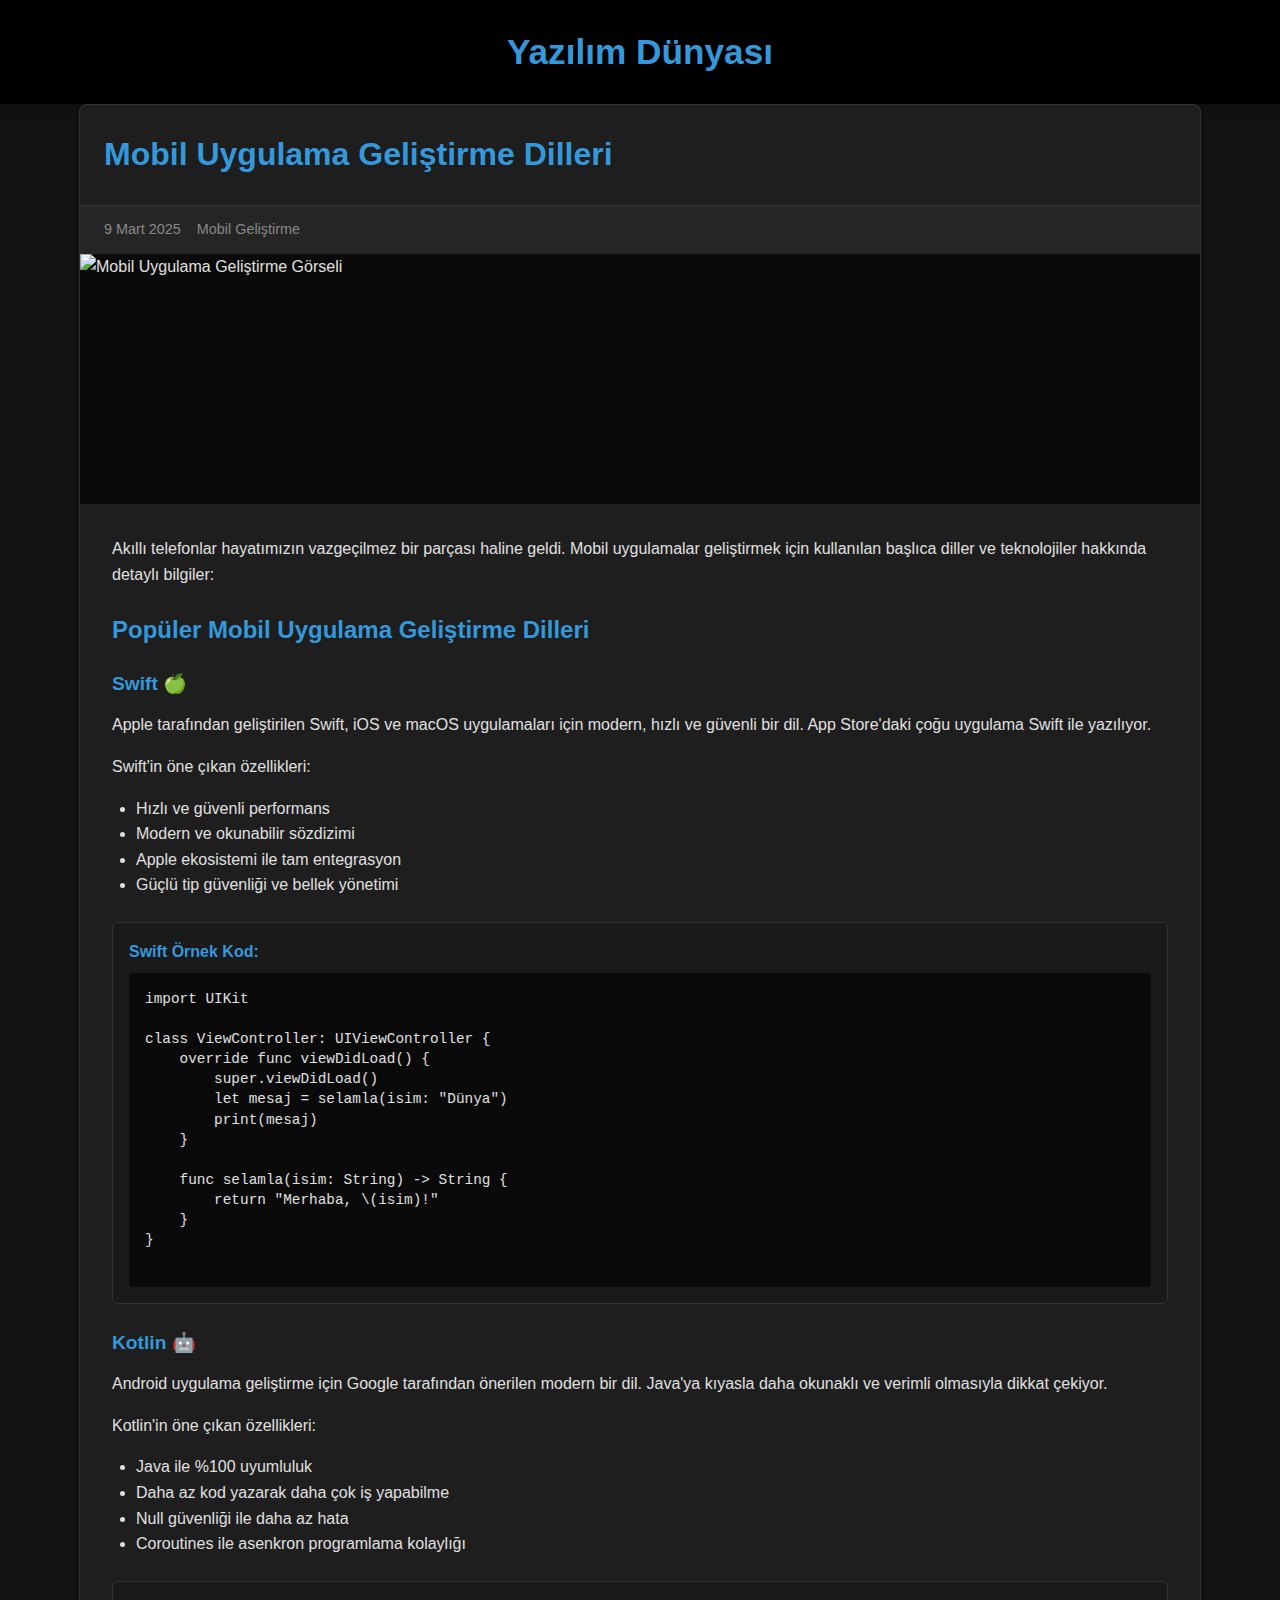
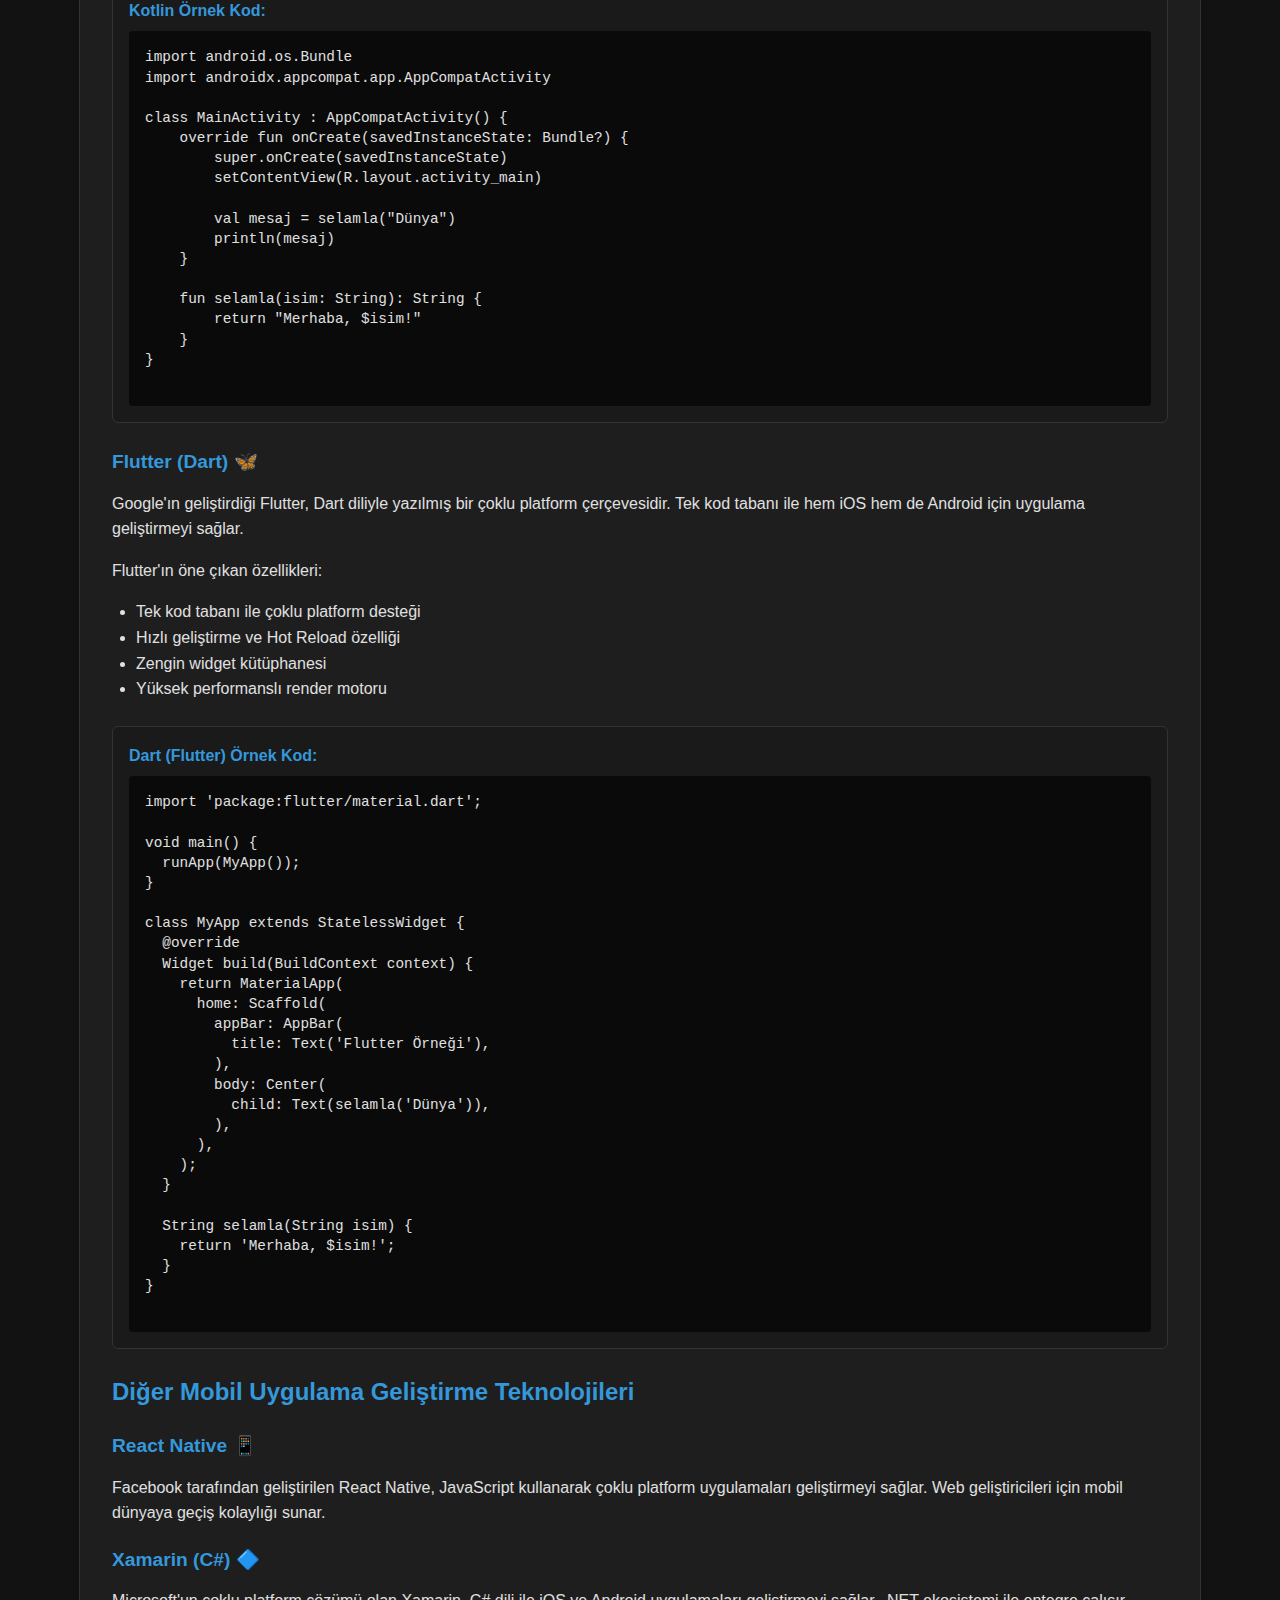
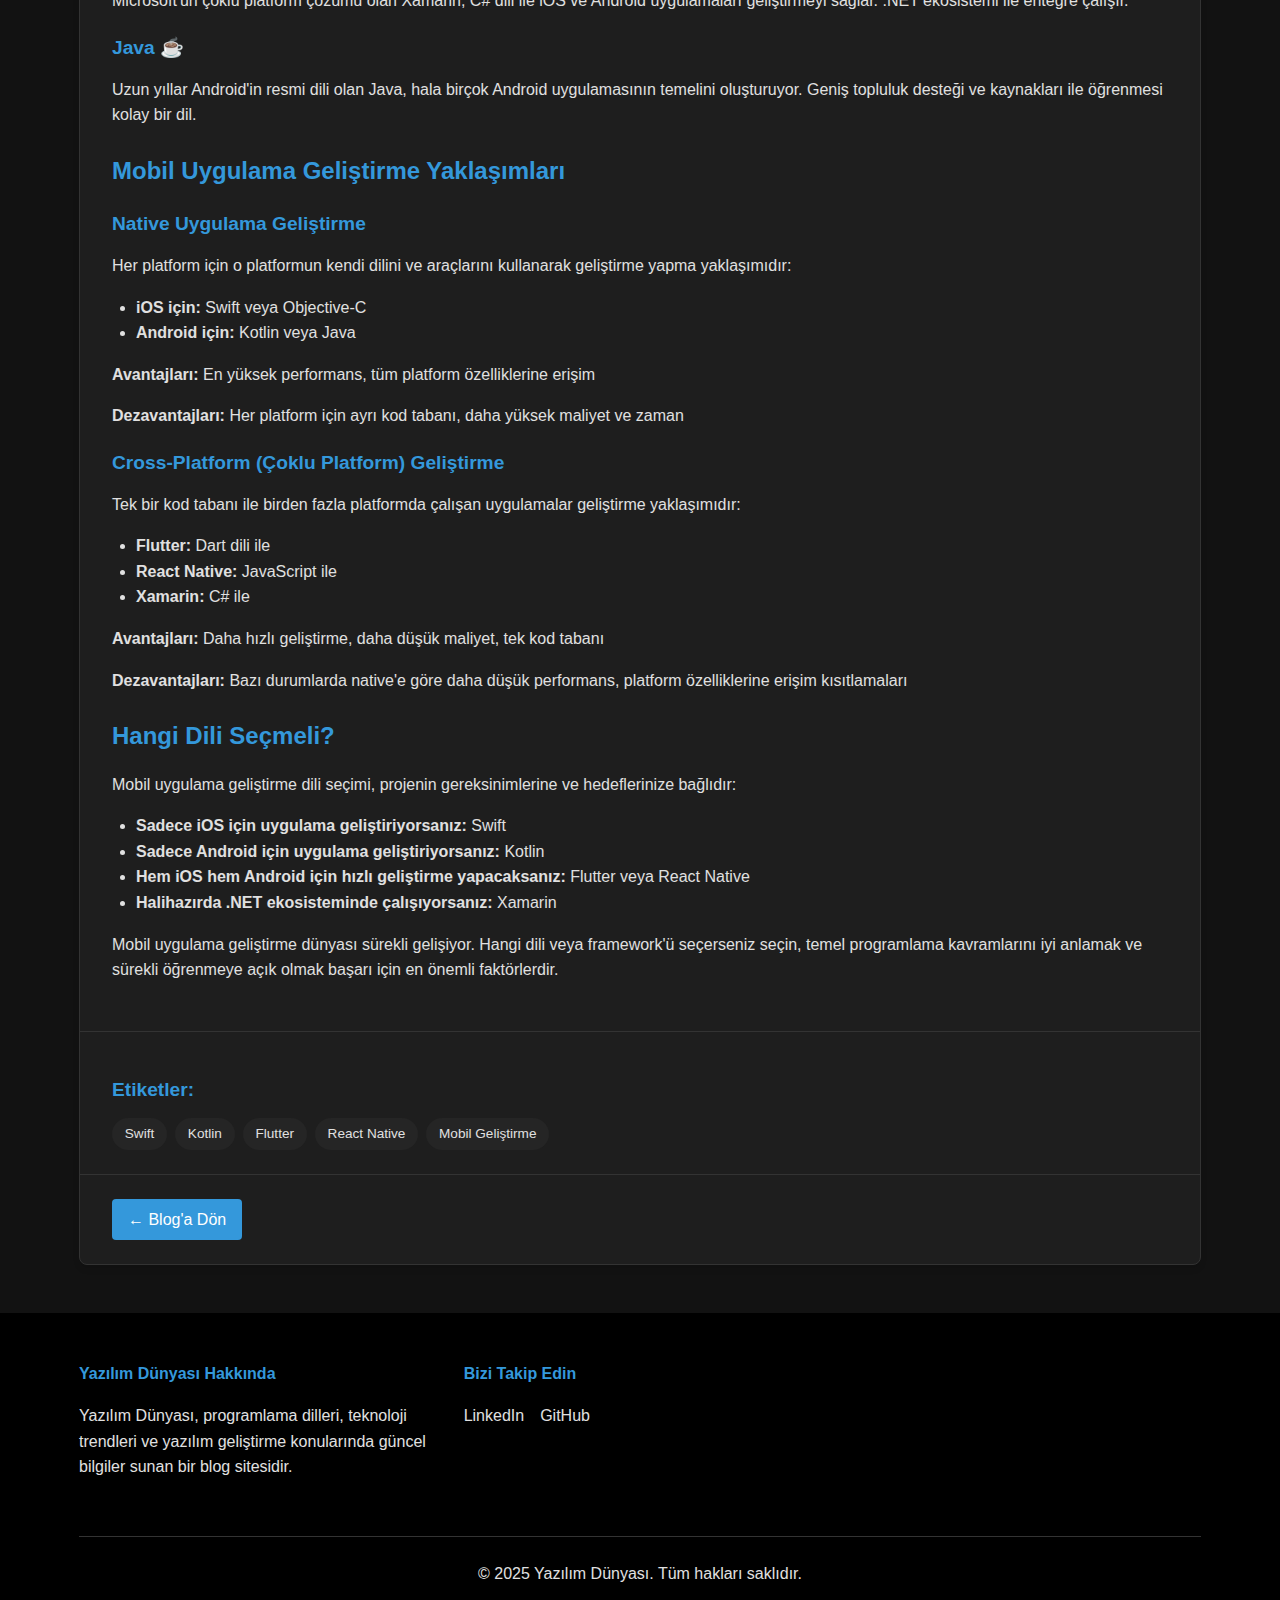
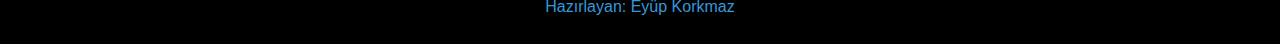
==== mobil-diller.html @ b91ccb4e "Add files via upload" ====
<!DOCTYPE html>
<html lang="tr">
<head>
    <meta charset="UTF-8">
    <meta name="viewport" content="width=device-width, initial-scale=1.0">
    <title>Mobil Uygulama Geliştirme Dilleri | Yazılım Dünyası</title>
    <link rel="stylesheet" href="style.css">
    <link rel="icon" href="imeges/yazılım_dunyası_logo-removebg-preview.png" type="image/x-icon">
</head>
<body>
    <header>
        <div class="container">
            <h1>Yazılım Dünyası</h1>
        </div>
    </header>

    <main class="container">
        <article class="single-post">
            <h2>Mobil Uygulama Geliştirme Dilleri</h2>
            <div class="post-meta">
                <span class="date">9 Mart 2025</span>
                
                <span class="category">Mobil Geliştirme</span>
            </div>
            
            <div class="post-image">
                <img src="imeges/mobil.jpeg" alt="Mobil Uygulama Geliştirme Görseli">
            </div>
            
            <div class="post-content">
                <p>Akıllı telefonlar hayatımızın vazgeçilmez bir parçası haline geldi. Mobil uygulamalar geliştirmek için kullanılan başlıca diller ve teknolojiler hakkında detaylı bilgiler:</p>
                
                <h3>Popüler Mobil Uygulama Geliştirme Dilleri</h3>
                
                <h4>Swift 🍏</h4>
                <p>Apple tarafından geliştirilen Swift, iOS ve macOS uygulamaları için modern, hızlı ve güvenli bir dil. App Store'daki çoğu uygulama Swift ile yazılıyor.</p>
                
                <p>Swift'in öne çıkan özellikleri:</p>
                <ul>
                    <li>Hızlı ve güvenli performans</li>
                    <li>Modern ve okunabilir sözdizimi</li>
                    <li>Apple ekosistemi ile tam entegrasyon</li>
                    <li>Güçlü tip güvenliği ve bellek yönetimi</li>
                </ul>
                
                <div class="code-example">
                    <h5>Swift Örnek Kod:</h5>
                    <pre>
import UIKit

class ViewController: UIViewController {
    override func viewDidLoad() {
        super.viewDidLoad()
        let mesaj = selamla(isim: "Dünya")
        print(mesaj)
    }
    
    func selamla(isim: String) -> String {
        return "Merhaba, \(isim)!"
    }
}
                    </pre>
                </div>
                
                <h4>Kotlin 🤖</h4>
                <p>Android uygulama geliştirme için Google tarafından önerilen modern bir dil. Java'ya kıyasla daha okunaklı ve verimli olmasıyla dikkat çekiyor.</p>
                
                <p>Kotlin'in öne çıkan özellikleri:</p>
                <ul>
                    <li>Java ile %100 uyumluluk</li>
                    <li>Daha az kod yazarak daha çok iş yapabilme</li>
                    <li>Null güvenliği ile daha az hata</li>
                    <li>Coroutines ile asenkron programlama kolaylığı</li>
                </ul>
                
                <div class="code-example">
                    <h5>Kotlin Örnek Kod:</h5>
                    <pre>
import android.os.Bundle
import androidx.appcompat.app.AppCompatActivity

class MainActivity : AppCompatActivity() {
    override fun onCreate(savedInstanceState: Bundle?) {
        super.onCreate(savedInstanceState)
        setContentView(R.layout.activity_main)
        
        val mesaj = selamla("Dünya")
        println(mesaj)
    }
    
    fun selamla(isim: String): String {
        return "Merhaba, $isim!"
    }
}
                    </pre>
                </div>
                
                <h4>Flutter (Dart) 🦋</h4>
                <p>Google'ın geliştirdiği Flutter, Dart diliyle yazılmış bir çoklu platform çerçevesidir. Tek kod tabanı ile hem iOS hem de Android için uygulama geliştirmeyi sağlar.</p>
                
                <p>Flutter'ın öne çıkan özellikleri:</p>
                <ul>
                    <li>Tek kod tabanı ile çoklu platform desteği</li>
                    <li>Hızlı geliştirme ve Hot Reload özelliği</li>
                    <li>Zengin widget kütüphanesi</li>
                    <li>Yüksek performanslı render motoru</li>
                </ul>
                
                <div class="code-example">
                    <h5>Dart (Flutter) Örnek Kod:</h5>
                    <pre>
import 'package:flutter/material.dart';

void main() {
  runApp(MyApp());
}

class MyApp extends StatelessWidget {
  @override
  Widget build(BuildContext context) {
    return MaterialApp(
      home: Scaffold(
        appBar: AppBar(
          title: Text('Flutter Örneği'),
        ),
        body: Center(
          child: Text(selamla('Dünya')),
        ),
      ),
    );
  }
  
  String selamla(String isim) {
    return 'Merhaba, $isim!';
  }
}
                    </pre>
                </div>
                
                <h3>Diğer Mobil Uygulama Geliştirme Teknolojileri</h3>
                
                <h4>React Native 📱</h4>
                <p>Facebook tarafından geliştirilen React Native, JavaScript kullanarak çoklu platform uygulamaları geliştirmeyi sağlar. Web geliştiricileri için mobil dünyaya geçiş kolaylığı sunar.</p>
                
                <h4>Xamarin (C#) 🔷</h4>
                <p>Microsoft'un çoklu platform çözümü olan Xamarin, C# dili ile iOS ve Android uygulamaları geliştirmeyi sağlar. .NET ekosistemi ile entegre çalışır.</p>
                
                <h4>Java ☕</h4>
                <p>Uzun yıllar Android'in resmi dili olan Java, hala birçok Android uygulamasının temelini oluşturuyor. Geniş topluluk desteği ve kaynakları ile öğrenmesi kolay bir dil.</p>
                
                <h3>Mobil Uygulama Geliştirme Yaklaşımları</h3>
                
                <h4>Native Uygulama Geliştirme</h4>
                <p>Her platform için o platformun kendi dilini ve araçlarını kullanarak geliştirme yapma yaklaşımıdır:</p>
                <ul>
                    <li><strong>iOS için:</strong> Swift veya Objective-C</li>
                    <li><strong>Android için:</strong> Kotlin veya Java</li>
                </ul>
                <p><strong>Avantajları:</strong> En yüksek performans, tüm platform özelliklerine erişim</p>
                <p><strong>Dezavantajları:</strong> Her platform için ayrı kod tabanı, daha yüksek maliyet ve zaman</p>
                
                <h4>Cross-Platform (Çoklu Platform) Geliştirme</h4>
                <p>Tek bir kod tabanı ile birden fazla platformda çalışan uygulamalar geliştirme yaklaşımıdır:</p>
                <ul>
                    <li><strong>Flutter:</strong> Dart dili ile</li>
                    <li><strong>React Native:</strong> JavaScript ile</li>
                    <li><strong>Xamarin:</strong> C# ile</li>
                </ul>
                <p><strong>Avantajları:</strong> Daha hızlı geliştirme, daha düşük maliyet, tek kod tabanı</p>
                <p><strong>Dezavantajları:</strong> Bazı durumlarda native'e göre daha düşük performans, platform özelliklerine erişim kısıtlamaları</p>
                
                <h3>Hangi Dili Seçmeli?</h3>
                <p>Mobil uygulama geliştirme dili seçimi, projenin gereksinimlerine ve hedeflerinize bağlıdır:</p>
                
                <ul>
                    <li><strong>Sadece iOS için uygulama geliştiriyorsanız:</strong> Swift</li>
                    <li><strong>Sadece Android için uygulama geliştiriyorsanız:</strong> Kotlin</li>
                    <li><strong>Hem iOS hem Android için hızlı geliştirme yapacaksanız:</strong> Flutter veya React Native</li>
                    <li><strong>Halihazırda .NET ekosisteminde çalışıyorsanız:</strong> Xamarin</li>
                </ul>
                
                <p>Mobil uygulama geliştirme dünyası sürekli gelişiyor. Hangi dili veya framework'ü seçerseniz seçin, temel programlama kavramlarını iyi anlamak ve sürekli öğrenmeye açık olmak başarı için en önemli faktörlerdir.</p>
            </div>
            
            <div class="post-tags">
                <h4>Etiketler:</h4>
                <div class="tag-cloud">
                    <a href="mobil-uygulama.html" class="tag">Swift</a>
                    <a href="mobil-uygulama.html" class="tag">Kotlin</a>
                    <a href="mobil-uygulama.html" class="tag">Flutter</a>
                    <a href="mobil-uygulama.html" class="tag">React Native</a>
                    <a href="mobil-uygulama.html" class="tag">Mobil Geliştirme</a>
                </div>
            </div>
            
            <div class="post-navigation">
                <a href="index.html" class="back-to-blog">← Blog'a Dön</a>
            </div>
        </article>
    </main>

    <footer>
        <div class="container">
            <div class="footer-content">
                <div class="footer-about">
                    <h4>Yazılım Dünyası Hakkında</h4>
                    <p>Yazılım Dünyası, programlama dilleri, teknoloji trendleri ve yazılım geliştirme konularında güncel bilgiler sunan bir blog sitesidir.</p>
                </div>
               
                <div class="footer-social">
                    <h4>Bizi Takip Edin</h4>
                    <div class="social-icons">
                        <a href="https://www.linkedin.com/in/eyüp-korkmaz-984969317/" class="social-icon" target="_blank">LinkedIn</a>
                        <a href="https://github.com/Eyp0" class="social-icon" target="_blank">GitHub</a>
                    </div>
                </div>
            </div>
            <div class="footer-bottom">
                <p>&copy; 2025 Yazılım Dünyası. Tüm hakları saklıdır.</p>
                <p class="creator">Hazırlayan: Eyüp Korkmaz</p>
            </div>
        </div>
    </footer>
</body>
</html>
---- style.css ----
* {
    margin: 0;
    padding: 0;
    box-sizing: border-box;
}

body {
    font-family: 'Segoe UI', Tahoma, Geneva, Verdana, sans-serif;
    line-height: 1.6;
    color: #e0e0e0;
    background-color: #121212;
}

.container {
    width: 90%;
    max-width: 1200px;
    margin: 0 auto;
    padding: 0 15px;
}

header {
    background-color: #000000;
    color: white;
    padding: 1.5rem 0;
    box-shadow: 0 2px 10px rgba(0, 0, 0, 0.3);
}

header h1 {
    font-size: 2.2rem;
    color: #3498db;
    text-align: center;
}

main {
    padding: 2rem 0;
}

.blog-intro {
    text-align: center;
    margin-bottom: 3rem;
    padding: 2rem;
    background-color: #1e1e1e;
    border-radius: 8px;
    border: 1px solid #333;
    box-shadow: 0 4px 6px rgba(0, 0, 0, 0.1);
}

.blog-intro h2 {
    color: #3498db;
    margin-bottom: 1rem;
    font-size: 2rem;
}

.blog-content {
    display: grid;
    grid-template-columns: 1fr;
    gap: 2rem;
}

.posts {
    display: flex;
    flex-direction: column;
    gap: 3rem;
}

.post {
    background-color: #1e1e1e;
    border-radius: 8px;
    overflow: hidden;
    border: 1px solid #333;
    box-shadow: 0 4px 6px rgba(0, 0, 0, 0.1);
    transition: transform 0.3s ease;
}

.post:hover {
    transform: translateY(-5px);
}

.post h3 {
    color: #3498db;
    margin: 0;
    padding: 1.5rem;
    font-size: 1.5rem;
    border-bottom: 1px solid #333;
}

.post-meta {
    display: flex;
    flex-wrap: wrap;
    gap: 1rem;
    padding: 0.8rem 1.5rem;
    background-color: #252525;
    color: #888;
    font-size: 0.9rem;
}

.post-image {
    overflow: hidden;
    max-height: 300px;
    display: flex;
    align-items: center;
    justify-content: center;
    background-color: #0a0a0a;
}

.post-image img {
    width: 100%;
    height: auto;
    max-height: 300px;
    object-fit: cover;
    display: block;
    transition: transform 0.3s ease;
}

.post:hover .post-image img {
    transform: scale(1.05);
}

.post-excerpt {
    padding: 1.5rem;
}

.post-excerpt p, .post-excerpt ul {
    margin-bottom: 1rem;
}

.post-excerpt ul {
    padding-left: 1.5rem;
}

.read-more-link {
    display: inline-block;
    background-color: #3498db;
    color: white;
    padding: 0.5rem 1rem;
    border-radius: 4px;
    text-decoration: none;
    font-weight: 500;
    transition: background-color 0.3s ease;
}

.read-more-link:hover {
    background-color: #2980b9;
}

.sidebar {
    margin-top: 2rem;
}

.widget {
    background-color: #1e1e1e;
    border-radius: 8px;
    padding: 1.5rem;
    margin-bottom: 2rem;
    border: 1px solid #333;
}

.widget h4 {
    color: #3498db;
    margin-bottom: 1rem;
    padding-bottom: 0.5rem;
    border-bottom: 1px solid #333;
}

.widget ul {
    list-style: none;
}

.widget ul li {
    margin-bottom: 0.5rem;
}

.widget a {
    color: #e0e0e0;
    text-decoration: none;
    transition: color 0.3s ease;
}

.widget a:hover {
    color: #3498db;
}

.author-info {
    display: flex;
    flex-direction: column;
    align-items: center;
    text-align: center;
}

.author-image {
    width: 100px;
    height: 100px;
    border-radius: 50%;
    margin-bottom: 1rem;
}

footer {
    background-color: #000000;
    color: #e0e0e0;
    padding: 3rem 0 1.5rem;
    margin-top: 3rem;
}

.footer-content {
    display: grid;
    grid-template-columns: 1fr;
    gap: 2rem;
    margin-bottom: 2rem;
}

.footer-about, .footer-links, .footer-social {
    margin-bottom: 1.5rem;
}

.footer-about h4, .footer-links h4, .footer-social h4 {
    color: #3498db;
    margin-bottom: 1rem;
}

.footer-links ul {
    list-style: none;
}

.footer-links ul li {
    margin-bottom: 0.5rem;
}

.footer-links a, .social-icon {
    color: #e0e0e0;
    text-decoration: none;
    transition: color 0.3s ease;
}

.footer-links a:hover, .social-icon:hover {
    color: #3498db;
}

.social-icons {
    display: flex;
    gap: 1rem;
}

.footer-bottom {
    text-align: center;
    padding-top: 1.5rem;
    border-top: 1px solid #333;
}

.creator {
    margin-top: 0.5rem;
    color: #3498db;
    font-weight: 500;
}

@media (min-width: 768px) {
    .blog-content {
        grid-template-columns: 2fr 1fr;
    }
    
    .footer-content {
        grid-template-columns: repeat(3, 1fr);
    }
    
    .sidebar {
        margin-top: 0;
    }
}

@media (min-width: 992px) {
    .post h3 {
        font-size: 1.8rem;
    }
}

.tag-cloud {
    display: flex;
    flex-wrap: wrap;
    gap: 0.5rem;
}

.tag {
    display: inline-block;
    background-color: #252525;
    color: #e0e0e0;
    padding: 0.3rem 0.8rem;
    border-radius: 20px;
    font-size: 0.85rem;
    text-decoration: none;
    transition: all 0.3s ease;
}

.tag:hover {
    background-color: #3498db;
    color: white;
    transform: translateY(-2px);
}

/* Tek yazı sayfası stilleri */
.single-post {
    background-color: #1e1e1e;
    border-radius: 8px;
    overflow: hidden;
    border: 1px solid #333;
    box-shadow: 0 4px 6px rgba(0, 0, 0, 0.1);
    margin-bottom: 2rem;
}

.single-post h2 {
    color: #3498db;
    margin: 0;
    padding: 1.5rem;
    font-size: 2rem;
    border-bottom: 1px solid #333;
}

.single-post .post-content {
    padding: 2rem;
}

.single-post h3 {
    color: #3498db;
    margin: 1.5rem 0 1rem;
    font-size: 1.5rem;
}

.single-post h4 {
    color: #3498db;
    margin: 1.2rem 0 0.8rem;
    font-size: 1.2rem;
}

.single-post p, .single-post ul {
    margin-bottom: 1rem;
}

.single-post ul {
    padding-left: 1.5rem;
}

.post-tags {
    padding: 1.5rem 2rem;
    border-top: 1px solid #333;
}

.post-navigation {
    padding: 1.5rem 2rem;
    border-top: 1px solid #333;
    display: flex;
    justify-content: space-between;
}

.back-to-blog {
    display: inline-block;
    background-color: #3498db;
    color: white;
    padding: 0.5rem 1rem;
    border-radius: 4px;
    text-decoration: none;
    font-weight: 500;
    transition: background-color 0.3s ease;
}

.back-to-blog:hover {
    background-color: #2980b9;
}

/* Kod örnekleri için stiller */
.code-example {
    background-color: #1a1a1a;
    border-radius: 6px;
    margin: 1.5rem 0;
    padding: 1rem;
    border: 1px solid #333;
}

.code-example h5 {
    color: #3498db;
    margin-top: 0;
    margin-bottom: 0.5rem;
    font-size: 1rem;
}

.code-example pre {
    background-color: #0a0a0a;
    padding: 1rem;
    border-radius: 4px;
    overflow-x: auto;
    margin: 0;
    font-family: 'Consolas', 'Monaco', monospace;
    font-size: 0.9rem;
    line-height: 1.4;
}

/* Kategori sayfaları için stiller */
.category-header {
    text-align: center;
    margin-bottom: 2rem;
    padding: 2rem;
    background-color: #1e1e1e;
    border-radius: 8px;
    border: 1px solid #333;
    box-shadow: 0 4px 6px rgba(0, 0, 0, 0.1);
}

.category-header h2 {
    color: #3498db;
    margin-bottom: 1rem;
    font-size: 2rem;
}

.category-content {
    display: grid;
    grid-template-columns: 1fr;
    gap: 2rem;
}

.category-description {
    background-color: #1e1e1e;
    padding: 2rem;
    border-radius: 8px;
    border: 1px solid #333;
    box-shadow: 0 4px 6px rgba(0, 0, 0, 0.1);
}

.category-description h3 {
    color: #3498db;
    margin: 1.5rem 0 1rem;
    font-size: 1.5rem;
}

.category-description h3:first-child {
    margin-top: 0;
}

.category-posts {
    background-color: #1e1e1e;
    padding: 2rem;
    border-radius: 8px;
    border: 1px solid #333;
    box-shadow: 0 4px 6px rgba(0, 0, 0, 0.1);
}

.category-posts h3 {
    color: #3498db;
    margin-bottom: 1.5rem;
    font-size: 1.5rem;
}

.post-card {
    background-color: #252525;
    border-radius: 8px;
    overflow: hidden;
    border: 1px solid #333;
    margin-bottom: 2rem;
    transition: transform 0.3s ease;
}

.post-card:hover {
    transform: translateY(-5px);
}

.post-card-image {
    height: 200px;
    overflow: hidden;
}

.post-card-image img {
    width: 100%;
    height: 100%;
    object-fit: cover;
    transition: transform 0.3s ease;
}

.post-card:hover .post-card-image img {
    transform: scale(1.05);
}

.post-card-content {
    padding: 1.5rem;
}

.post-card-content h4 {
    color: #3498db;
    margin-bottom: 0.5rem;
    font-size: 1.2rem;
}

@media (min-width: 768px) {
    .category-content {
        grid-template-columns: 1fr 2fr;
    }
}

/* Tüm resimlerin boyutlarını düzenleyen genel stil */
img {
    max-width: 100%;
    height: auto;
}

/* Ana sayfadaki post resimleri için özel stil */
.post .post-image {
    height: 220px;
    overflow: hidden;
}

.post .post-image img {
    width: 100%;
    height: 100%;
    object-fit: cover;
    max-height: 220px;
}

/* Detay sayfalarındaki büyük resimler için özel stil */
.single-post .post-image {
    height: 250px;
    overflow: hidden;
}

.single-post .post-image img {
    width: 100%;
    height: 100%;
    object-fit: cover;
    max-height: 250px;
}

/* Kategori sayfalarındaki küçük kartlar için özel stil */
.post-card .post-card-image {
    height: 180px;
    overflow: hidden;
}

.post-card .post-card-image img {
    width: 100%;
    height: 100%;
    object-fit: cover;
}

/* Kafayı Kurcalayan Sorular widget'ı için stiller */
.widget.questions ul li {
    margin-bottom: 0.8rem;
    padding-bottom: 0.8rem;
    border-bottom: 1px solid #333;
}

.widget.questions ul li:last-child {
    margin-bottom: 0;
    padding-bottom: 0;
    border-bottom: none;
}

.widget.questions ul li a {
    color: #e0e0e0;
    text-decoration: none;
    transition: color 0.3s ease;
    display: block;
    font-size: 0.95rem;
    line-height: 1.4;
}

.widget.questions ul li a:hover {
    color: #3498db;
}

.widget.questions ul li a::before {
    content: "❓ ";
    color: #3498db;
    margin-right: 5px;
}
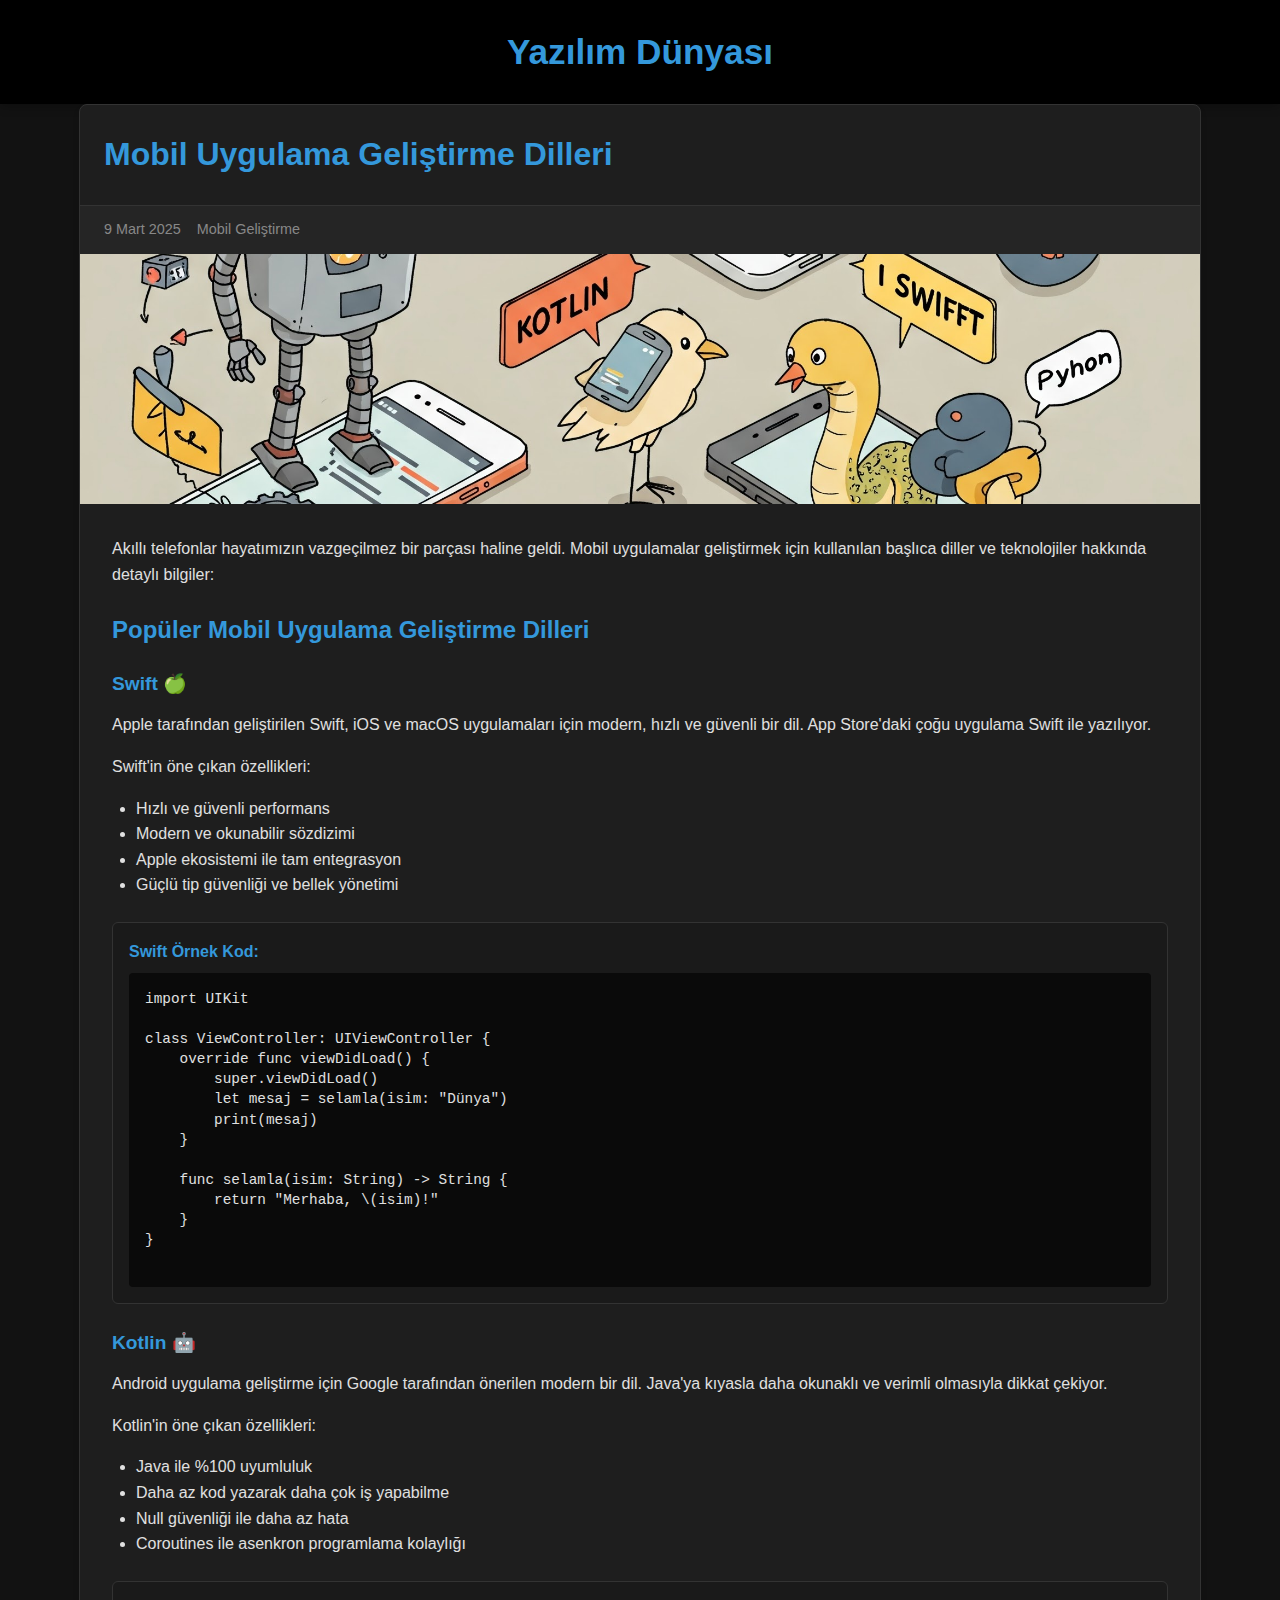
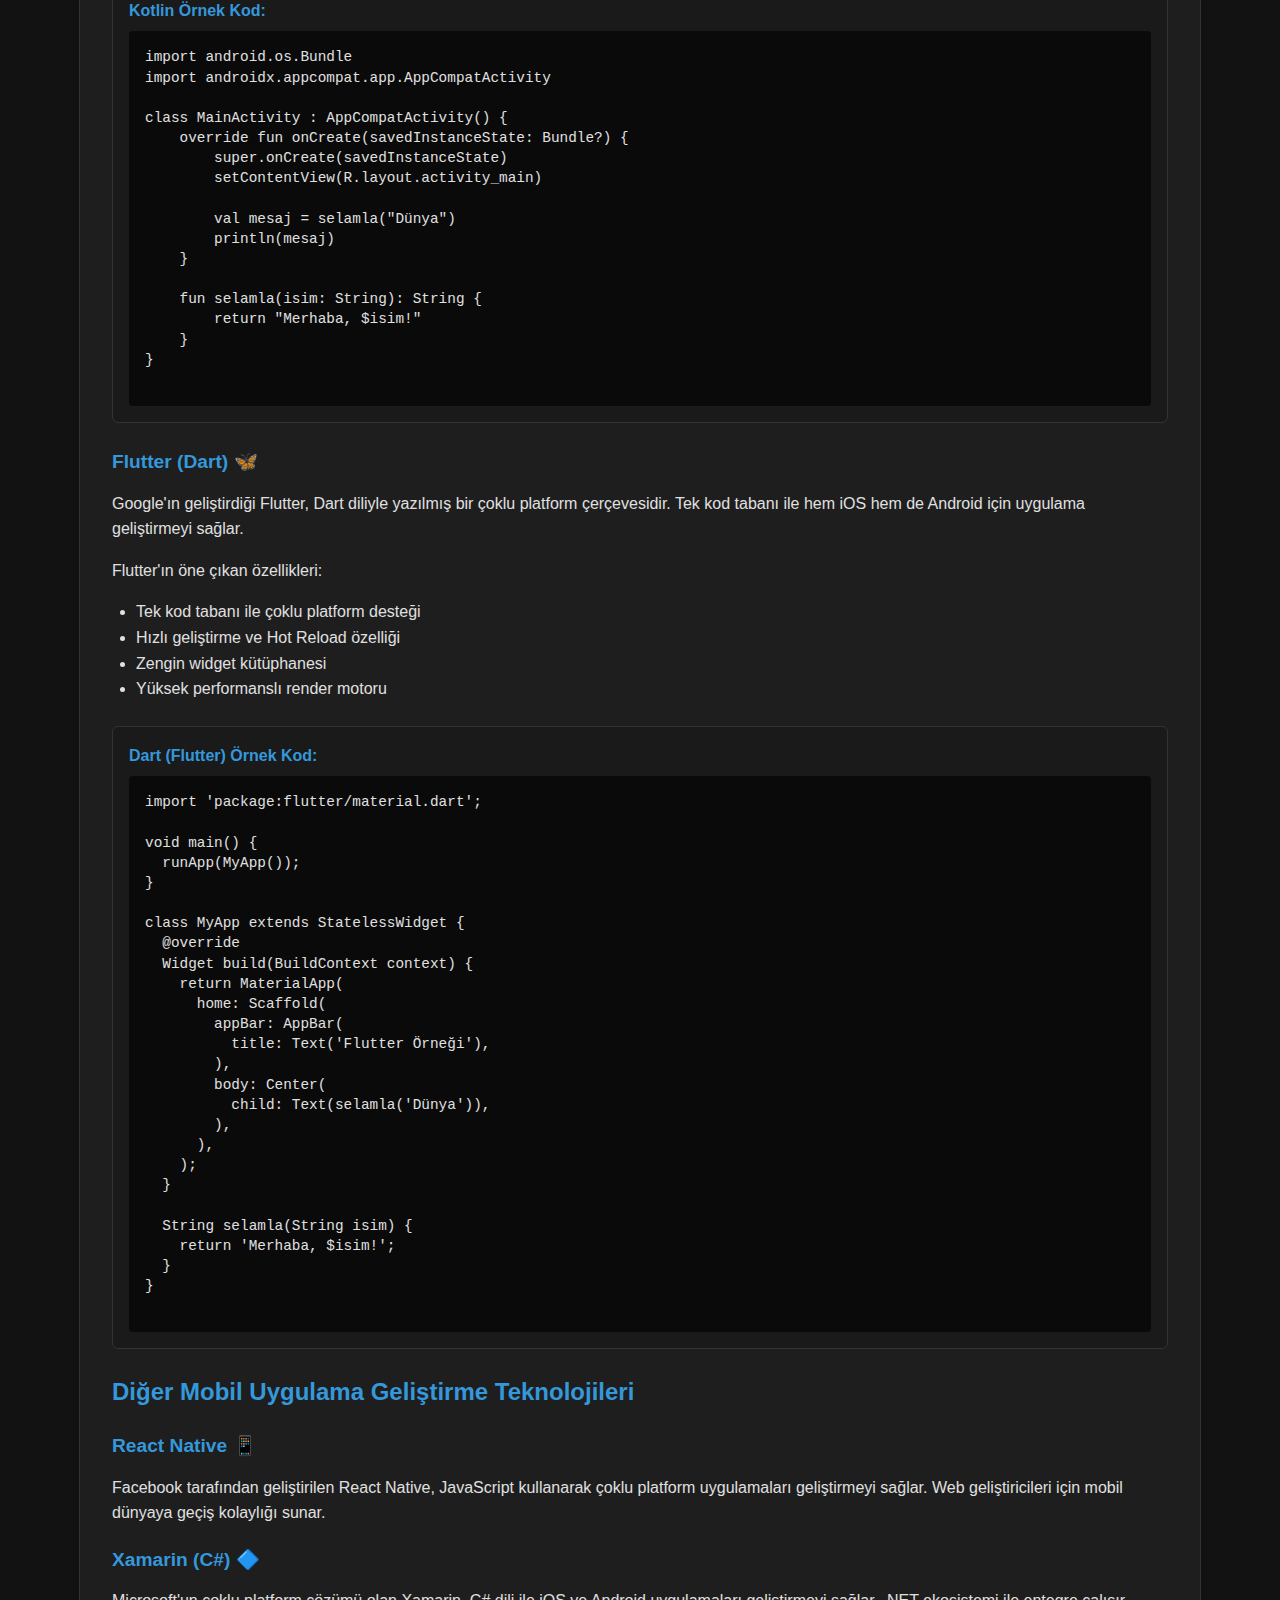
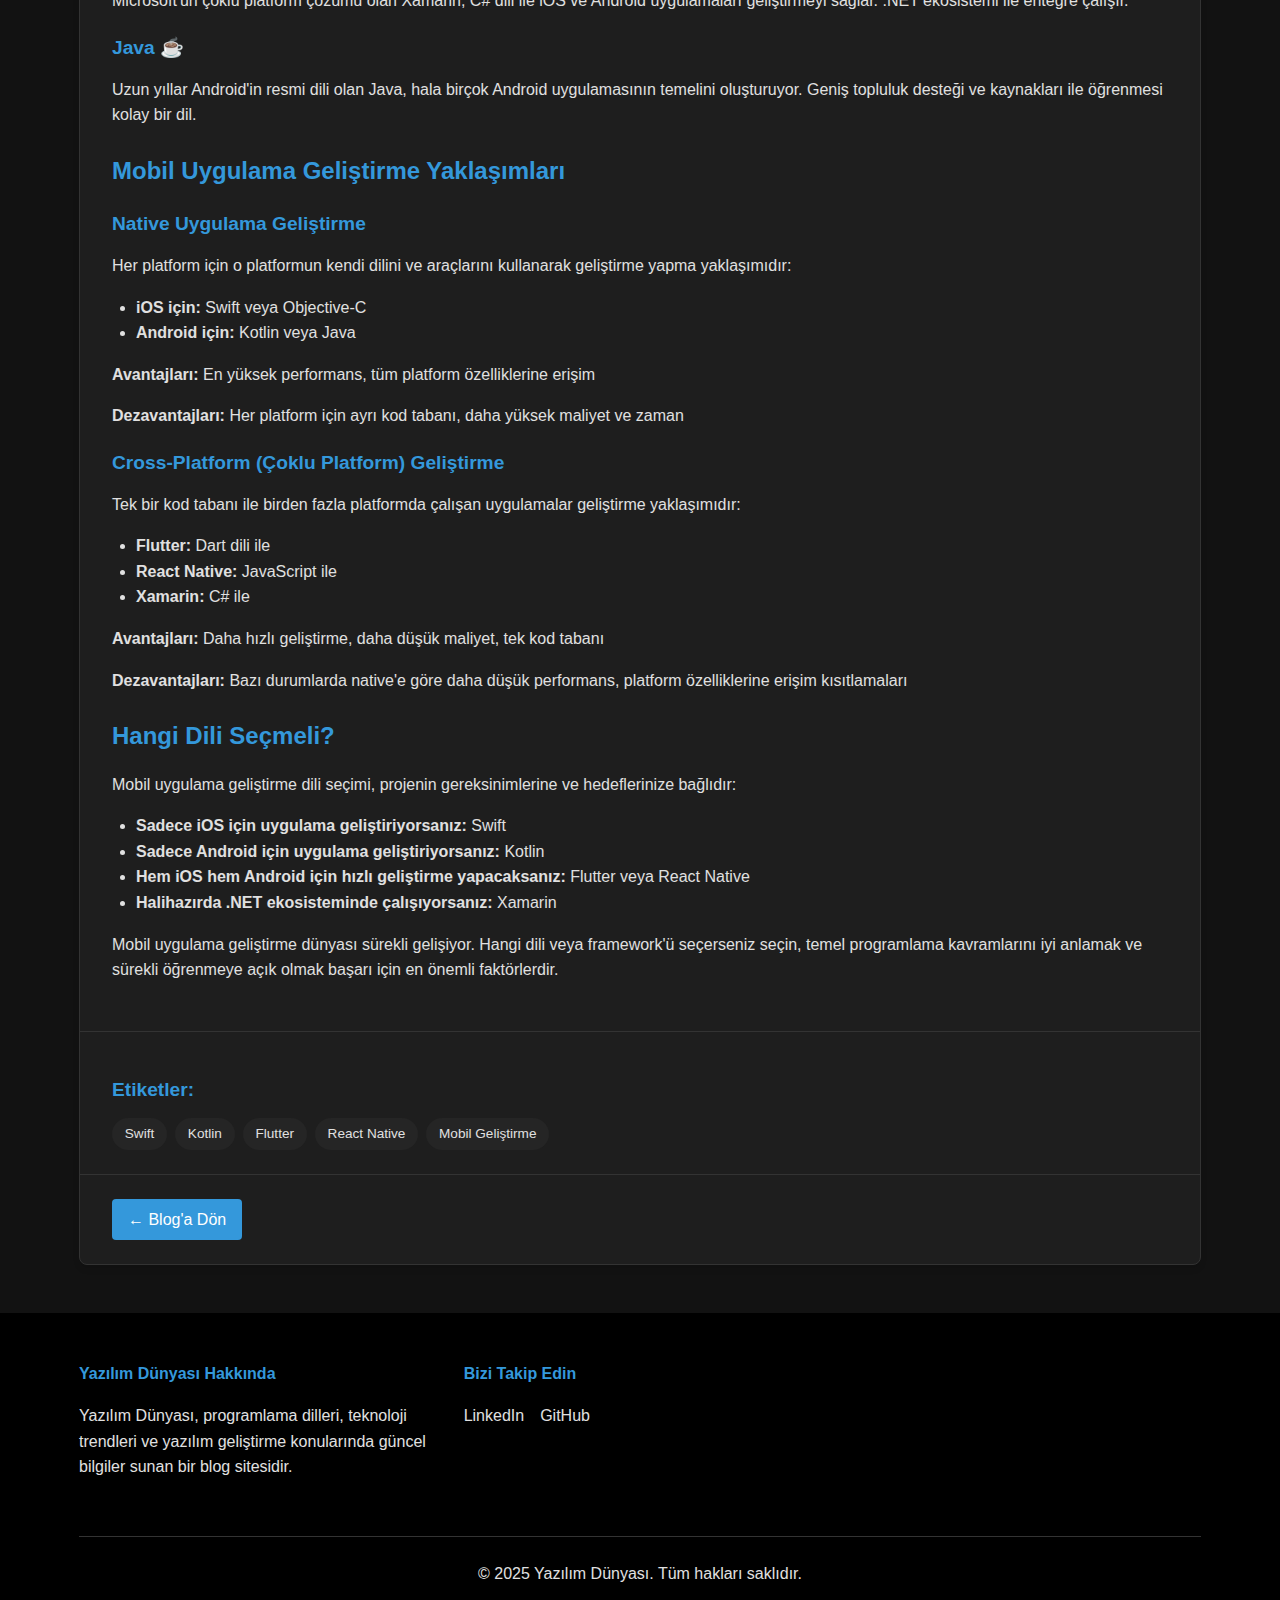
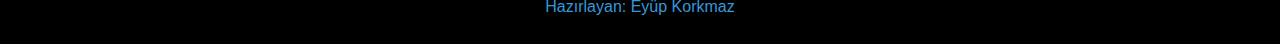
==== commit d5547143: "up" ====
--- a/mobil-diller.html
+++ b/mobil-diller.html
@@ -7,6 +7,15 @@
     <link rel="stylesheet" href="style.css">
     <link rel="icon" href="imeges/yazılım_dunyası_logo-removebg-preview.png" type="image/x-icon">
 </head>
+<!-- Google tag (gtag.js) -->
+<script async src="https://www.googletagmanager.com/gtag/js?id=G-ERXW6KT6XF"></script>
+<script>
+  window.dataLayer = window.dataLayer || [];
+  function gtag(){dataLayer.push(arguments);}
+  gtag('js', new Date());
+
+  gtag('config', 'G-ERXW6KT6XF');
+</script>
 <body>
     <header>
         <div class="container">
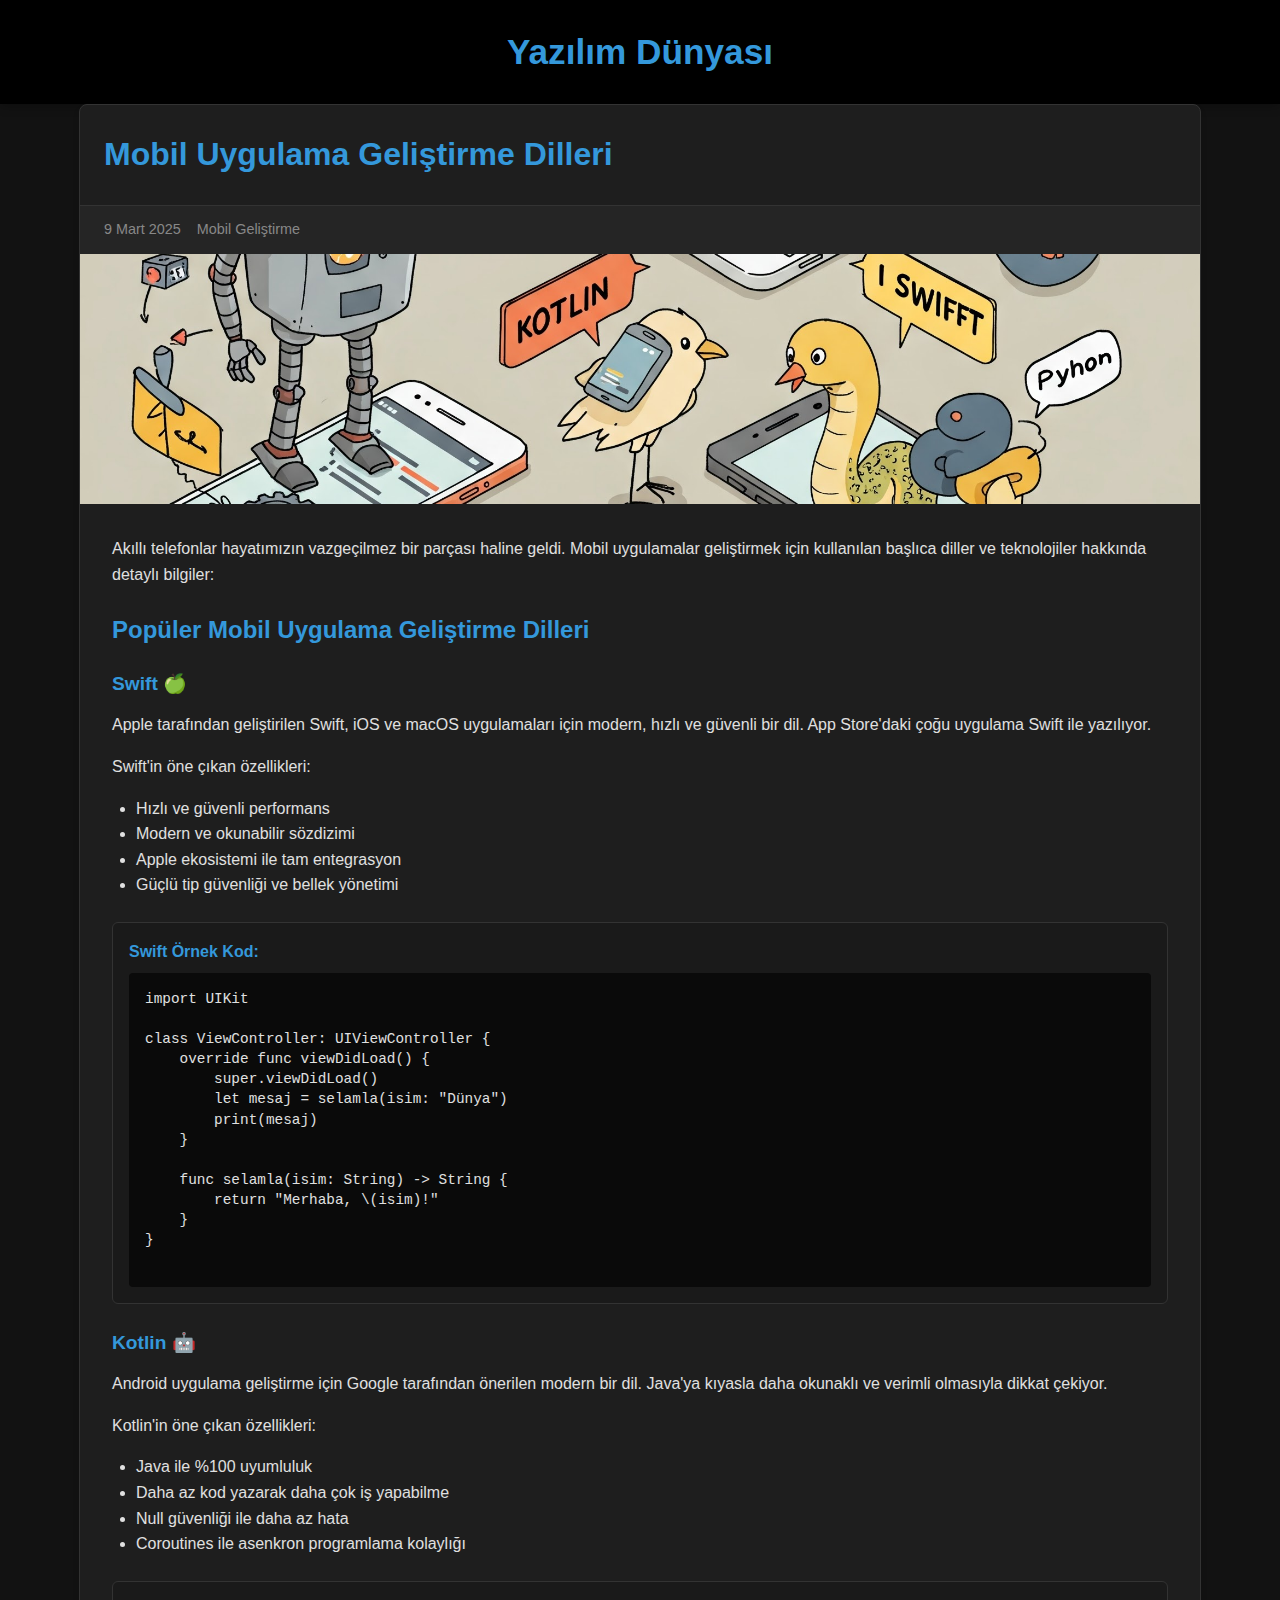
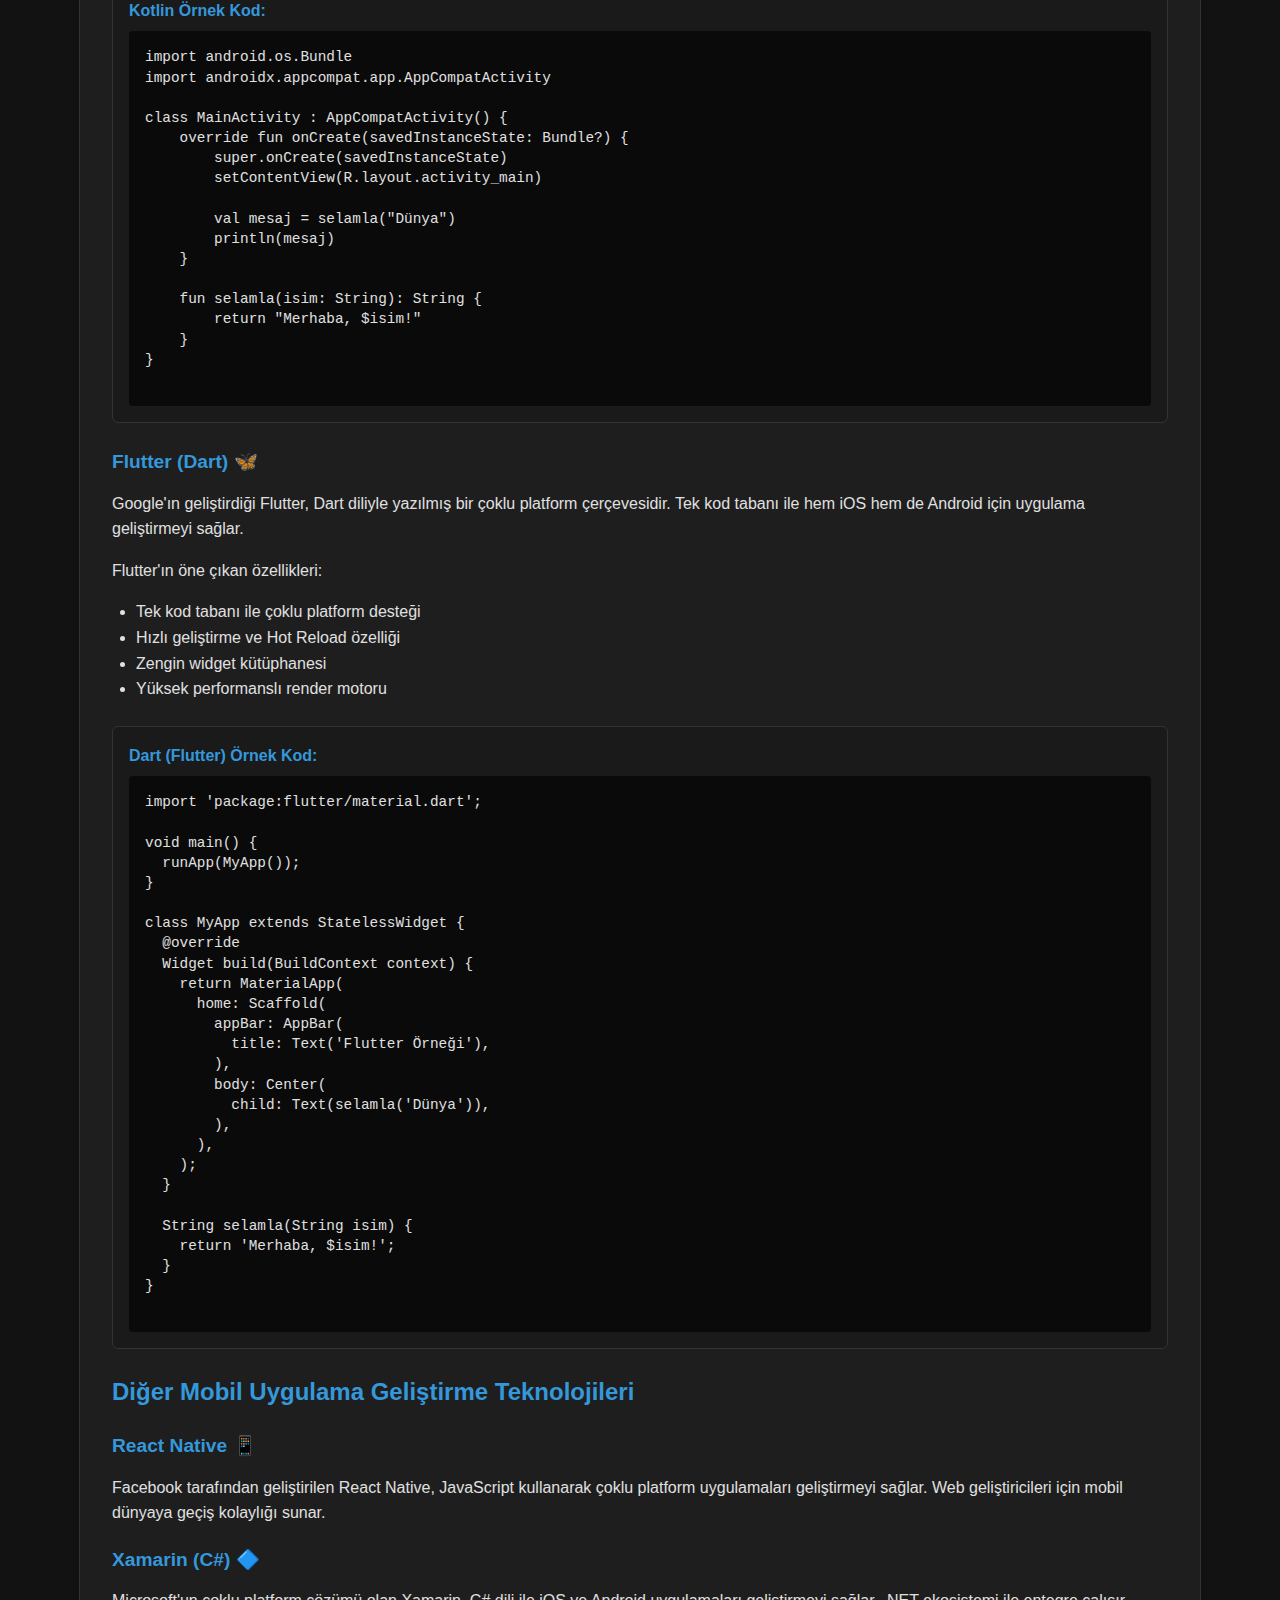
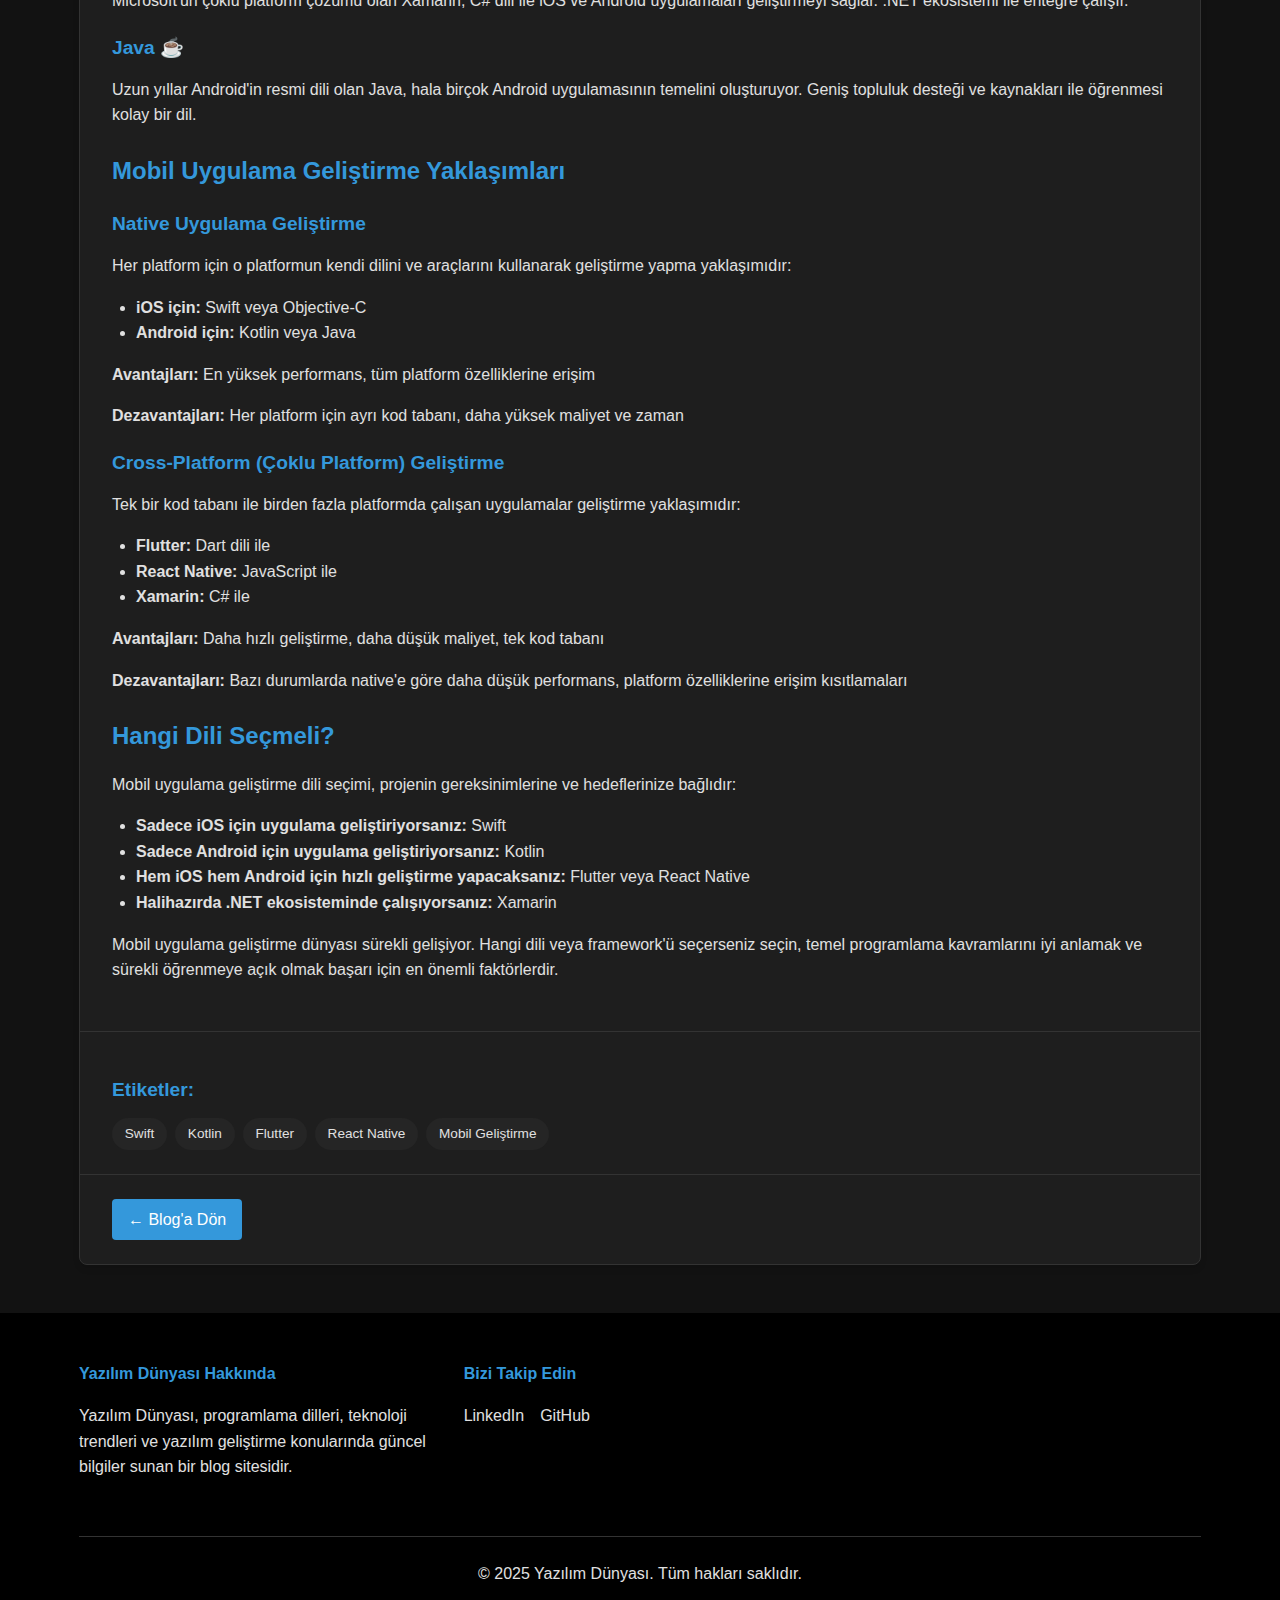
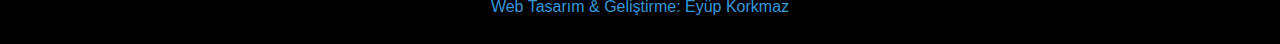
==== commit e7461416: "up" ====
--- a/mobil-diller.html
+++ b/mobil-diller.html
@@ -4,6 +4,8 @@
     <meta charset="UTF-8">
     <meta name="viewport" content="width=device-width, initial-scale=1.0">
     <title>Mobil Uygulama Geliştirme Dilleri | Yazılım Dünyası</title>
+    <meta name="description" content="Mobil uygulama geliştirme için kullanılan programlama dilleri, Swift, Kotlin, Flutter ve React Native hakkında detaylı bilgiler.">
+    <meta name="keywords" content="mobil uygulama geliştirme, swift, kotlin, flutter, dart, react native, ios, android, cross-platform, mobil programlama">
     <link rel="stylesheet" href="style.css">
     <link rel="icon" href="imeges/yazılım_dunyası_logo-removebg-preview.png" type="image/x-icon">
 </head>
@@ -226,7 +228,7 @@
             </div>
             <div class="footer-bottom">
                 <p>&copy; 2025 Yazılım Dünyası. Tüm hakları saklıdır.</p>
-                <p class="creator">Hazırlayan: Eyüp Korkmaz</p>
+                <p class="creator">Web Tasarım & Geliştirme: <a href="https://github.com/Eyp0" target="_blank">Eyüp Korkmaz</a></p>
             </div>
         </div>
     </footer>
--- a/style.css
+++ b/style.css
@@ -250,6 +250,16 @@
     margin-top: 0.5rem;
     color: #3498db;
     font-weight: 500;
+}
+
+/* Footer link stili */
+.footer-bottom a {
+    color: #3498db; /* Mavi renk tonu */
+    text-decoration: none;
+}
+
+.footer-bottom a:hover {
+    text-decoration: underline; /* Hover durumunda altı çizili olsun */
 }
 
 @media (min-width: 768px) {
